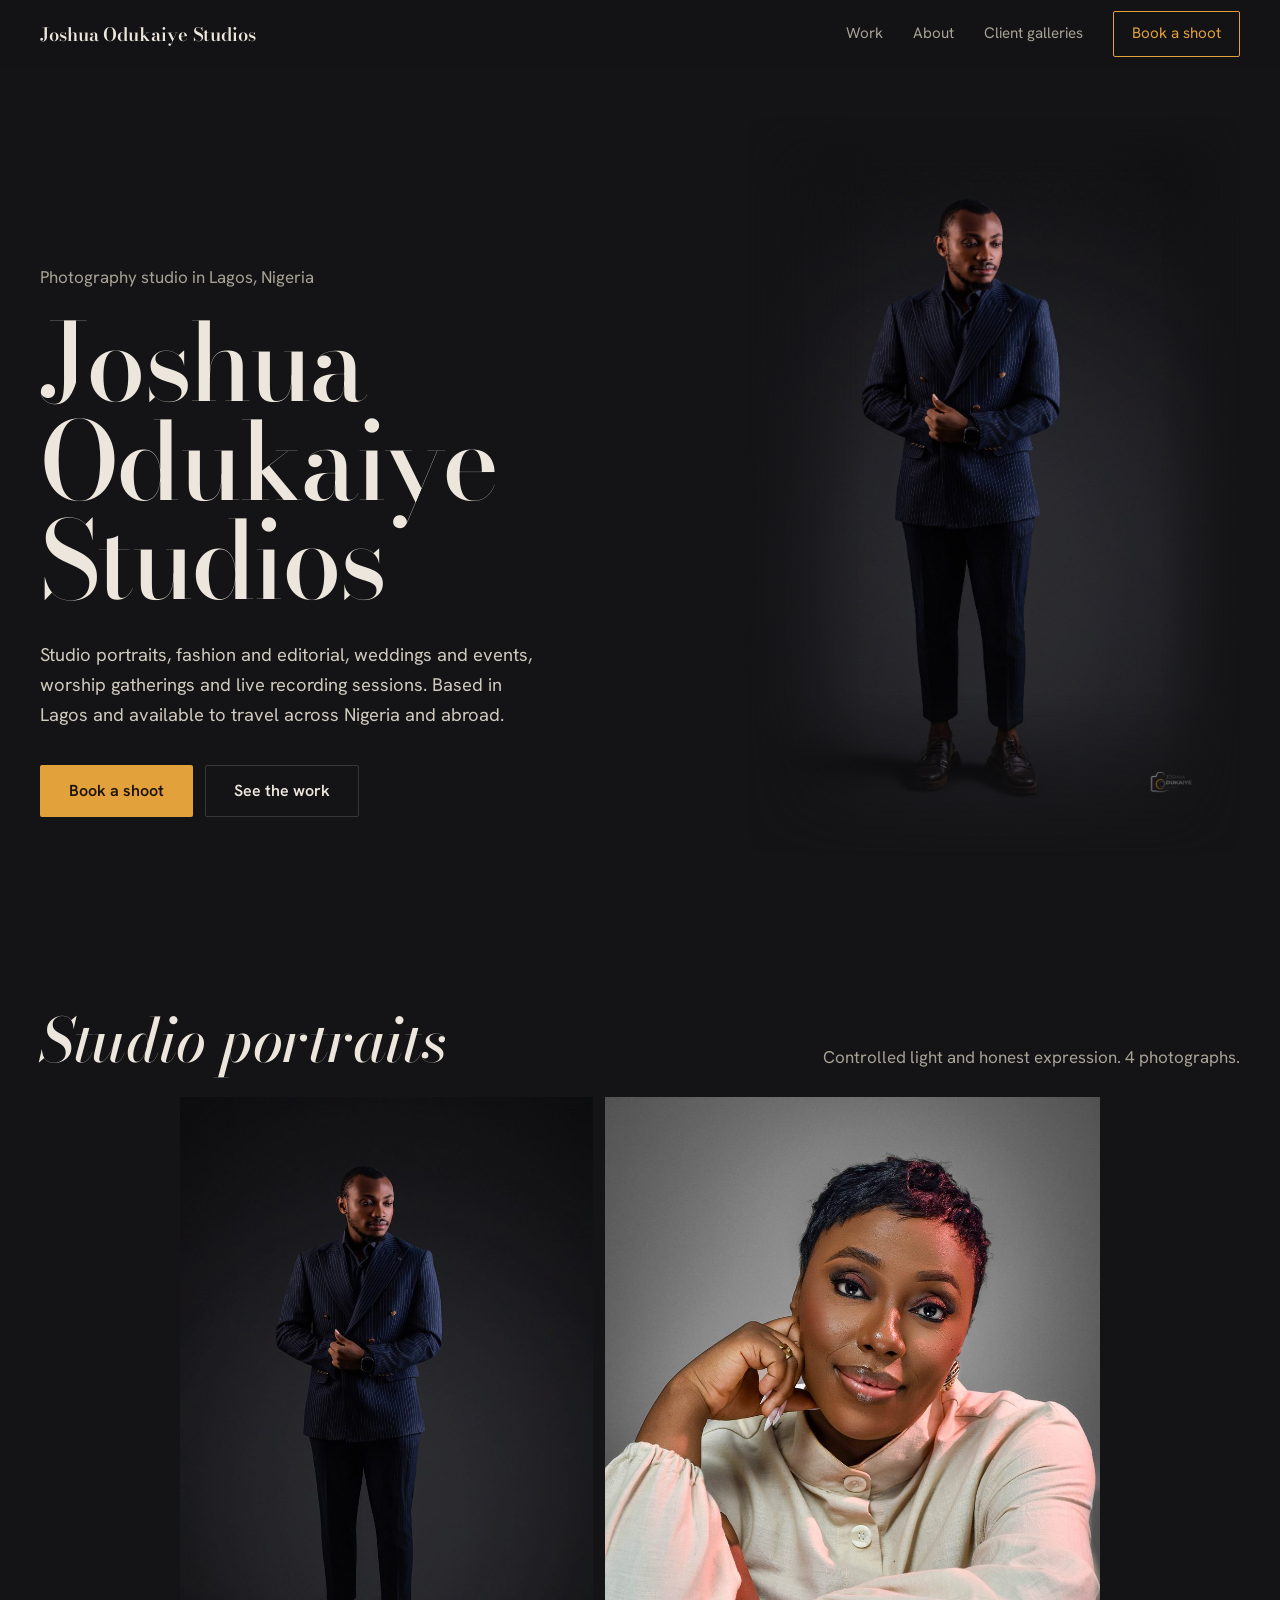
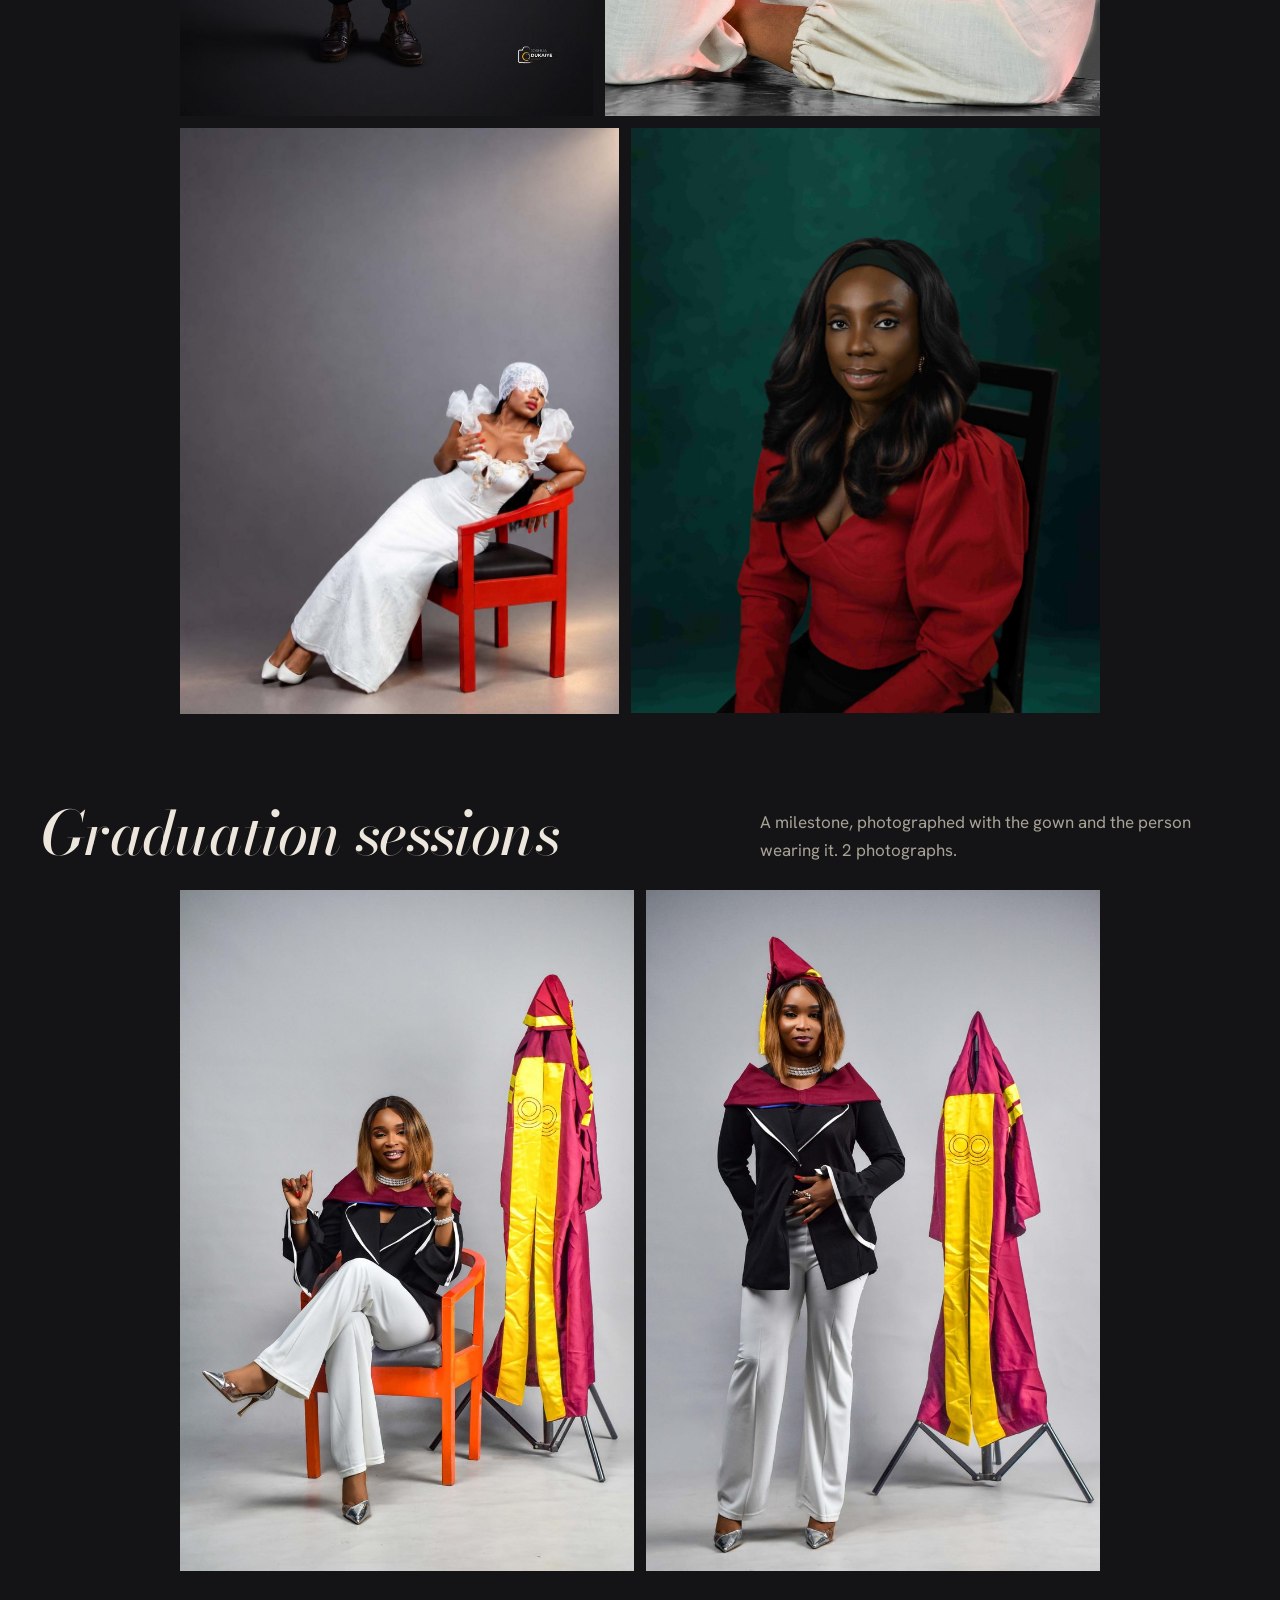
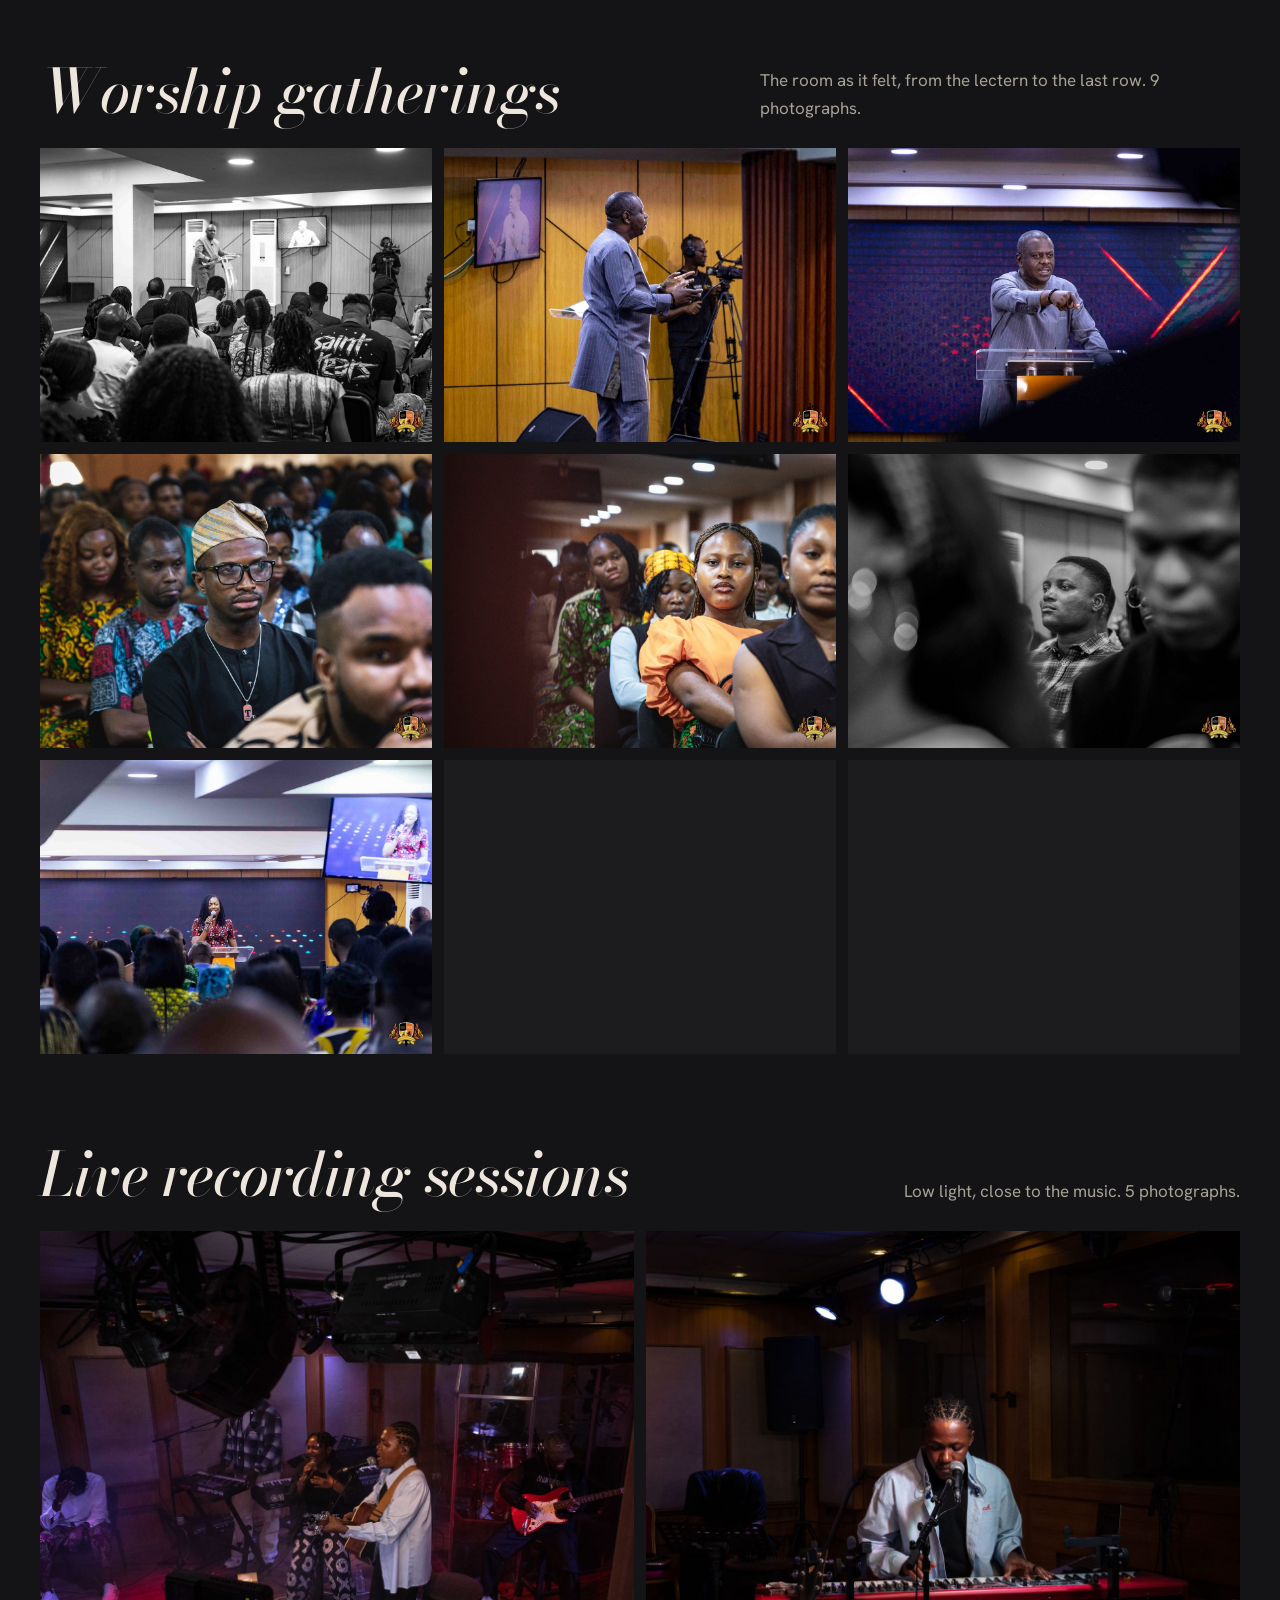
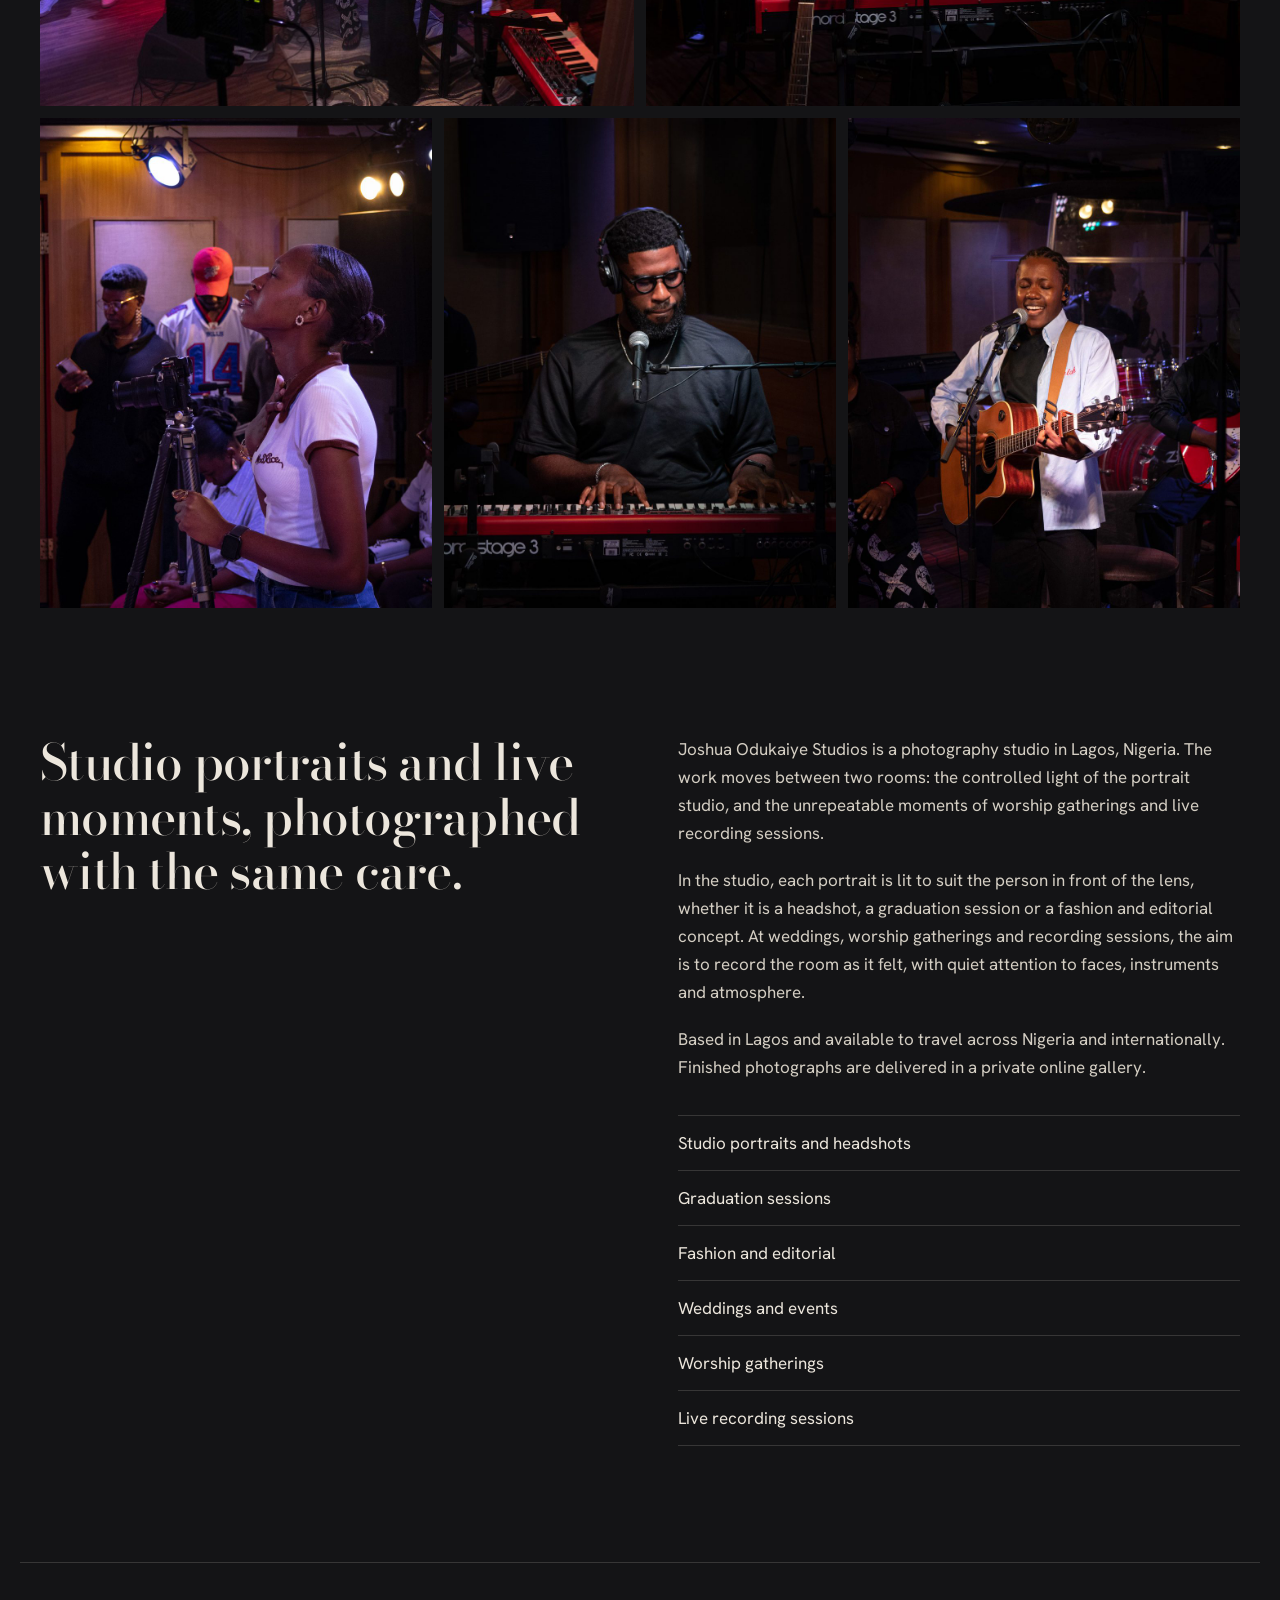
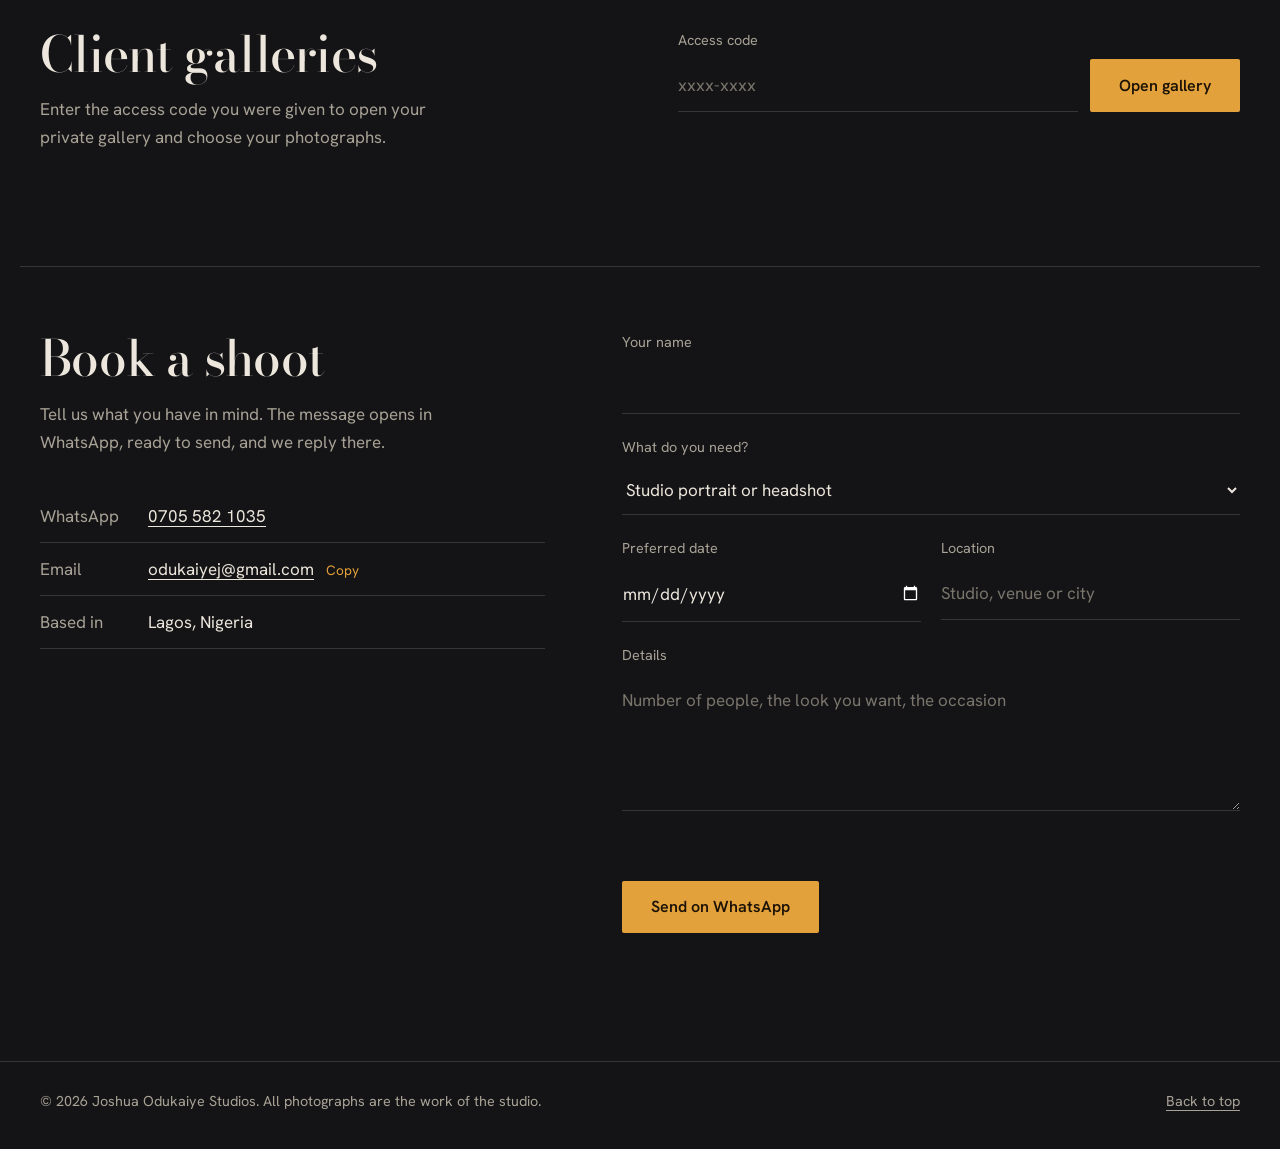
==== index.html @ d373dd37 "Add files via upload" ====
<!doctype html>
<html lang="en">
<head>
  <meta charset="utf-8" />
  <meta name="viewport" content="width=device-width, initial-scale=1" />
  <title>Joshua Odukaiye Studios | Photographer in Lagos, Nigeria</title>
  <meta name="description" content="Joshua Odukaiye Studios is a photography studio in Lagos, Nigeria: studio portraits, fashion and editorial, weddings and events, worship gatherings and live recording sessions. Available across Nigeria and abroad." />
  <meta property="og:title" content="Joshua Odukaiye Studios" />
  <meta property="og:description" content="Studio portraits, fashion and editorial, weddings and events, worship gatherings and live recording sessions in Lagos, Nigeria." />
  <meta property="og:type" content="website" />
  <meta name="theme-color" content="#141416" />
  <link rel="icon" type="image/svg+xml" href="favicon.svg" />
  <link rel="preconnect" href="https://fonts.googleapis.com" />
  <link rel="preconnect" href="https://fonts.gstatic.com" crossorigin />
  <link href="https://fonts.googleapis.com/css2?family=Bodoni+Moda:ital,opsz,wght@0,6..96,400..800;1,6..96,400..800&family=Hanken+Grotesk:wght@400;500;600&display=swap" rel="stylesheet" />
  <link rel="stylesheet" href="style.css" />
</head>
<body>
  <header class="bar" id="bar">
    <div class="wrap bar-in">
      <a class="brand" href="#top" aria-label="Joshua Odukaiye Studios, back to top">
        <img class="brand-logo" id="brandLogo" alt="" hidden />
        <span class="brand-name">Joshua Odukaiye Studios</span>
      </a>
      <button class="menu-btn" id="menuBtn" type="button" aria-expanded="false" aria-controls="nav">Menu</button>
      <nav class="nav" id="nav" aria-label="Main">
        <a href="#portraits">Work</a>
        <a href="#about">About</a>
        <a href="#galleries">Client galleries</a>
        <a class="nav-book" href="#contact">Book a shoot</a>
      </nav>
    </div>
  </header>

  <main id="top">
    <section class="hero">
      <div class="wrap hero-grid">
        <div class="hero-copy">
          <p class="where">Photography studio in Lagos, Nigeria</p>
          <h1 class="wordmark"><span>Joshua</span><span>Odukaiye</span><span>Studios</span></h1>
          <p class="lede">Studio portraits, fashion and editorial, weddings and events, worship gatherings and live recording sessions. Based in Lagos and available to travel across Nigeria and abroad.</p>
          <div class="cta">
            <a class="btn btn-gold" href="#contact">Book a shoot</a>
            <a class="btn btn-quiet" href="#portraits">See the work</a>
          </div>
        </div>
        <figure class="hero-photo">
          <img src="img/portrait-pinstripe-suit.jpg" width="1333" height="2000" alt="Man in a navy pinstripe double-breasted suit against a dark studio backdrop" fetchpriority="high" />
        </figure>
      </div>
    </section>

    <div id="chapters" class="chapters" aria-live="polite">
      <noscript><div class="wrap"><p class="muted">Turn on JavaScript to see the photographs.</p></div></noscript>
    </div>

    <section class="about" id="about" aria-labelledby="about-h">
      <div class="wrap about-grid">
        <h2 id="about-h" class="section-title">Studio portraits and live moments, photographed with the same care.</h2>
        <div class="about-body">
          <p>Joshua Odukaiye Studios is a photography studio in Lagos, Nigeria. The work moves between two rooms: the controlled light of the portrait studio, and the unrepeatable moments of worship gatherings and live recording sessions.</p>
          <p>In the studio, each portrait is lit to suit the person in front of the lens, whether it is a headshot, a graduation session or a fashion and editorial concept. At weddings, worship gatherings and recording sessions, the aim is to record the room as it felt, with quiet attention to faces, instruments and atmosphere.</p>
          <p>Based in Lagos and available to travel across Nigeria and internationally. Finished photographs are delivered in a private online gallery.</p>
          <ul class="services" aria-label="Services">
            <li>Studio portraits and headshots</li>
            <li>Graduation sessions</li>
            <li>Fashion and editorial</li>
            <li>Weddings and events</li>
            <li>Worship gatherings</li>
            <li>Live recording sessions</li>
          </ul>
        </div>
      </div>
    </section>

    <section class="galleries" id="galleries" aria-labelledby="gal-h">
      <div class="wrap gal-grid">
        <div>
          <h2 id="gal-h" class="section-title">Client galleries</h2>
          <p class="muted gal-copy">Enter the access code you were given to open your private gallery and choose your photographs.</p>
        </div>
        <form class="gal-form" id="galForm" autocomplete="off" novalidate>
          <label for="galCode">Access code</label>
          <div class="gal-row">
            <input id="galCode" name="code" type="text" inputmode="text" autocapitalize="none" spellcheck="false" placeholder="xxxx-xxxx" />
            <button class="btn btn-gold" type="submit" id="galBtn">Open gallery</button>
          </div>
          <p class="gal-status" id="galStatus" role="status"></p>
          <a class="gal-open" id="galOpen" href="#" target="_blank" rel="noopener" hidden>Open your gallery</a>
        </form>
      </div>
    </section>

    <section class="contact" id="contact" aria-labelledby="contact-h">
      <div class="wrap contact-grid">
        <div class="contact-intro">
          <h2 id="contact-h" class="section-title">Book a shoot</h2>
          <p class="muted">Tell us what you have in mind. The message opens in WhatsApp, ready to send, and we reply there.</p>
          <dl class="reach">
            <div><dt>WhatsApp</dt><dd><a id="waDirect" href="#" target="_blank" rel="noopener"><span id="phoneText"></span></a></dd></div>
            <div><dt>Email</dt><dd><a id="mailLink" href="#"><span id="mailText"></span></a> <button class="copy" type="button" id="copyMail">Copy</button></dd></div>
            <div id="igRow" hidden><dt>Instagram</dt><dd><a id="igLink" href="#" target="_blank" rel="noopener"></a></dd></div>
            <div><dt>Based in</dt><dd id="cityText"></dd></div>
          </dl>
        </div>

        <form class="book" id="bookForm" novalidate>
          <div class="field">
            <label for="fName">Your name</label>
            <input id="fName" name="name" type="text" autocomplete="name" required />
          </div>
          <div class="field">
            <label for="fType">What do you need?</label>
            <select id="fType" name="type">
              <option>Studio portrait or headshot</option>
              <option>Graduation session</option>
              <option>Fashion or editorial shoot</option>
              <option>Wedding or event coverage</option>
              <option>Worship gathering coverage</option>
              <option>Live recording session</option>
              <option>Something else</option>
            </select>
          </div>
          <div class="field two">
            <div>
              <label for="fDate">Preferred date</label>
              <input id="fDate" name="date" type="date" />
            </div>
            <div>
              <label for="fPlace">Location</label>
              <input id="fPlace" name="place" type="text" placeholder="Studio, venue or city" />
            </div>
          </div>
          <div class="field">
            <label for="fMsg">Details</label>
            <textarea id="fMsg" name="msg" rows="4" placeholder="Number of people, the look you want, the occasion"></textarea>
          </div>
          <p class="form-error" id="formError" role="alert"></p>
          <button class="btn btn-gold" type="submit">Send on WhatsApp</button>
          <a id="waSend" href="#" target="_blank" rel="noopener" hidden>Open WhatsApp</a>
        </form>
      </div>
    </section>
  </main>

  <footer class="foot">
    <div class="wrap foot-in">
      <p>&copy; <span id="year">2026</span> Joshua Odukaiye Studios. All photographs are the work of the studio.</p>
      <p><a href="#top">Back to top</a></p>
    </div>
  </footer>

  <div class="lb" id="lb" role="dialog" aria-modal="true" aria-label="Photograph viewer" hidden>
    <div class="lb-top">
      <p class="lb-count" id="lbCount"></p>
      <button class="lb-btn" type="button" id="lbClose" aria-label="Close viewer">Close</button>
    </div>
    <div class="lb-stage">
      <button class="lb-nav lb-prev" type="button" id="lbPrev" aria-label="Previous photograph">&#8592;</button>
      <img id="lbImg" alt="" />
      <button class="lb-nav lb-next" type="button" id="lbNext" aria-label="Next photograph">&#8594;</button>
    </div>
    <p class="lb-cap" id="lbCap"></p>
  </div>

  <script src="config.js"></script>
  <script src="portfolio.js"></script>
  <script src="galleries.js"></script>
  <script src="lib/gallerycrypto.js"></script>
  <script src="app.js"></script>
</body>
</html>
---- style.css ----
/* Joshua Odukaiye Studios
 *
 * Layout concept: a dark viewing room. The name and one lit portrait open the page, then four chapters of
 * photographs sit in justified rows (each photo keeps its own framing). Hovering a photo dims its
 * neighbours like a stage light moving to the subject.
 *
 * Colours come from the work: the grey of the studio backdrops, the amber of the studio logo.
 * Type: Bodoni Moda for the name and chapter titles, Hanken Grotesk for everything you read.
 */
:root {
  --bg: #141416;
  --bg-raise: #1c1c1f;
  --text: #ece6dc;
  --muted: #a8a296;
  --gold: #e3a13b;
  --gold-ink: #1c1306;
  --line: rgba(236, 230, 220, 0.16);
  --display: "Bodoni Moda", "Bodoni 72", Didot, "Times New Roman", serif;
  --body: "Hanken Grotesk", "Segoe UI", system-ui, -apple-system, sans-serif;
  --gap: 12px;
  --max: 1240px;
}
:root:root { color-scheme: dark; }

* { box-sizing: border-box; }
html { background: var(--bg); scroll-behavior: smooth; scroll-padding-top: 76px; }
body {
  margin: 0;
  background: var(--bg);
  color: var(--text);
  font: 400 1.0625rem/1.65 var(--body);
  -webkit-font-smoothing: antialiased;
  text-rendering: optimizeLegibility;
}
body::before { /* paints the band behind a phone's status bar */
  content: ""; position: fixed; inset: 0 0 auto; height: env(safe-area-inset-top, 0px);
  background: var(--bg); z-index: 40;
}
img { display: block; max-width: 100%; }
a { color: inherit; text-underline-offset: 4px; }
[hidden] { display: none !important; }
:focus-visible { outline: 2px solid var(--gold); outline-offset: 3px; }
.muted { color: var(--muted); }

.wrap {
  width: 100%; max-width: var(--max); margin-inline: auto;
  padding-left: max(20px, env(safe-area-inset-left, 0px));
  padding-right: max(20px, env(safe-area-inset-right, 0px));
}

/* ---------- header ---------- */
.bar {
  position: sticky; top: env(safe-area-inset-top, 0px); z-index: 30;
  background: rgba(20, 20, 22, 0.84);
  -webkit-backdrop-filter: blur(12px); backdrop-filter: blur(12px);
  border-bottom: 1px solid transparent;
  transition: border-color .3s ease;
}
.bar.is-stuck { border-bottom-color: var(--line); }
.bar-in { display: flex; align-items: center; justify-content: space-between; gap: 20px; min-height: 68px; }
.brand { display: flex; align-items: center; gap: 12px; text-decoration: none; min-width: 0; }
.brand-logo { height: 34px; width: auto; }
.brand-name { font: 600 1.15rem/1 var(--display); letter-spacing: -0.005em; white-space: nowrap; }
.nav { display: flex; align-items: center; gap: 30px; font-size: .95rem; }
.nav a { text-decoration: none; color: var(--muted); transition: color .2s ease; }
.nav a:hover { color: var(--text); }
.nav a.nav-book { color: var(--gold); border: 1px solid var(--gold); padding: 9px 18px; border-radius: 2px; }
.nav a.nav-book:hover { background: var(--gold); color: var(--gold-ink); }
.menu-btn { display: none; font: inherit; color: var(--text); background: none; border: 1px solid var(--line); padding: 8px 14px; border-radius: 2px; cursor: pointer; }

/* ---------- buttons ---------- */
.btn {
  display: inline-flex; align-items: center; justify-content: center;
  font: 600 1rem/1 var(--body); text-decoration: none; cursor: pointer;
  padding: 17px 28px; border-radius: 2px; border: 1px solid transparent;
  transition: background-color .2s ease, color .2s ease, border-color .2s ease;
}
.btn-gold { background: var(--gold); color: var(--gold-ink); }
.btn-gold:hover { background: #efb257; }
.btn-quiet { color: var(--text); border-color: var(--line); }
.btn-quiet:hover { border-color: var(--text); }

/* ---------- hero ---------- */
.hero { padding-block: clamp(20px, 4vw, 48px) clamp(40px, 6vw, 80px); overflow: hidden; }
.hero-grid { display: grid; grid-template-columns: minmax(0, 1.12fr) minmax(0, 0.88fr); gap: clamp(20px, 4vw, 56px); align-items: end; }
.hero-copy { padding-bottom: clamp(8px, 3vw, 40px); }
.where { margin: 0 0 22px; color: var(--muted); }
.wordmark {
  margin: 0; font: 500 clamp(3.2rem, 8.4vw, 8rem)/0.92 var(--display);
  letter-spacing: -0.025em; font-optical-sizing: auto;
}
.wordmark span { display: block; }
.lede { max-width: 31rem; margin: 30px 0 34px; font-size: 1.15rem; color: #cfc9be; }
.cta { display: flex; flex-wrap: wrap; gap: 12px; }

.hero-photo { margin: 0; justify-self: end; width: min(100%, calc(clamp(520px, 82vh, 800px) * 2 / 3)); aspect-ratio: 2 / 3; position: relative; }
.hero-photo img {
  width: 100%; height: 100%; object-fit: cover;
  -webkit-mask-image: linear-gradient(to right, transparent 0, #000 24%, #000 84%, transparent 100%), linear-gradient(to bottom, transparent 0, #000 9%, #000 78%, transparent 100%);
  -webkit-mask-composite: source-in;
  mask-image: linear-gradient(to right, transparent 0, #000 24%, #000 84%, transparent 100%), linear-gradient(to bottom, transparent 0, #000 9%, #000 78%, transparent 100%);
  mask-composite: intersect;
  animation: lightup 2.4s cubic-bezier(.2, .6, .2, 1) both;
}
@keyframes lightup { from { filter: brightness(.16); } to { filter: brightness(1); } }

/* ---------- chapters ---------- */
.chapter { padding-block: clamp(44px, 6vw, 88px) 0; }
.chapter-head { display: flex; flex-wrap: wrap; align-items: flex-end; justify-content: space-between; gap: 12px 40px; margin-bottom: 26px; }
.chapter-title { margin: 0; font: italic 500 clamp(2rem, 4.8vw, 3.8rem)/1.02 var(--display); letter-spacing: -0.015em; text-wrap: balance; }
.chapter-note { margin: 0; max-width: 30rem; color: var(--muted); }
.rows { display: block; }
.row { display: flex; gap: var(--gap); margin-bottom: var(--gap); }
.row.is-narrow { max-width: 920px; margin-inline: auto; }
.shot { flex: var(--ar) 1 0; min-width: 0; margin: 0; transition: filter .45s ease; }
.shot-btn { display: block; width: 100%; padding: 0; border: 0; background: var(--bg-raise); cursor: zoom-in; line-height: 0; }
.shot-btn img { width: 100%; height: auto; }
@media (hover: hover) {
  .rows:hover .shot { filter: brightness(.46) saturate(.7); }
  .rows:hover .shot:hover, .rows:hover .shot:focus-within { filter: none; }
}

/* ---------- shared section bits ---------- */
.about, .galleries, .contact { padding-block: clamp(64px, 9vw, 128px) 0; }
.section-title { margin: 0; font: 500 clamp(1.8rem, 3.9vw, 3.1rem)/1.1 var(--display); letter-spacing: -0.015em; text-wrap: balance; }

.about-grid { display: grid; grid-template-columns: minmax(0, 1fr) minmax(0, 1fr); gap: clamp(28px, 6vw, 96px); }
.about-body { max-width: 36rem; }
.about-body p { margin: 0 0 1.1em; color: #d4cec3; }
.services { list-style: none; margin: 34px 0 0; padding: 0; border-top: 1px solid var(--line); }
.services li { padding: 13px 0; border-bottom: 1px solid var(--line); }

.gal-grid { display: grid; grid-template-columns: minmax(0, 1fr) minmax(0, 1fr); gap: clamp(28px, 6vw, 96px); align-items: end; border-top: 1px solid var(--line); padding-top: clamp(40px, 5vw, 64px); }
.gal-copy { max-width: 26rem; margin: 14px 0 0; }
.gal-form label, .book label { display: block; margin-bottom: 6px; font-size: .9rem; color: var(--muted); }
.gal-row { display: flex; gap: 12px; flex-wrap: wrap; }
.gal-row input { flex: 1 1 200px; }
.gal-status { min-height: 1.6em; margin: 12px 0 0; color: var(--muted); }
.gal-status.is-bad { color: #ff9b7a; }
.gal-open { display: inline-block; margin-top: 4px; color: var(--gold); font-weight: 600; }

input, select, textarea {
  width: 100%; font: inherit; color: var(--text); background: transparent;
  border: 0; border-bottom: 1px solid var(--line); border-radius: 0; padding: 12px 0;
}
textarea { resize: vertical; min-height: 110px; }
select option { background: var(--bg-raise); color: var(--text); }
input::placeholder, textarea::placeholder { color: #7a756c; }
input:focus-visible, select:focus-visible, textarea:focus-visible { outline: none; border-bottom-color: var(--gold); box-shadow: 0 1px 0 var(--gold); }

.contact-grid { display: grid; grid-template-columns: minmax(0, 0.9fr) minmax(0, 1.1fr); gap: clamp(28px, 6vw, 96px); border-top: 1px solid var(--line); padding-top: clamp(40px, 5vw, 64px); }
.contact-intro p { max-width: 26rem; margin: 14px 0 0; }
.reach { margin: 34px 0 0; }
.reach > div { display: flex; gap: 18px; padding: 12px 0; border-bottom: 1px solid var(--line); }
.reach dt { flex: 0 0 90px; color: var(--muted); }
.reach dd { margin: 0; min-width: 0; overflow-wrap: anywhere; }
.copy { font: inherit; font-size: .85rem; color: var(--gold); background: none; border: 0; padding: 0 0 0 8px; cursor: pointer; }
.book { display: grid; gap: 22px; align-content: start; }
.field.two { display: grid; grid-template-columns: 1fr 1fr; gap: 20px; }
.form-error { min-height: 1.4em; margin: -6px 0 0; color: #ff9b7a; }
.book .btn { justify-self: start; }

.foot { margin-top: clamp(72px, 10vw, 140px); border-top: 1px solid var(--line); padding-block: 28px max(36px, env(safe-area-inset-bottom, 0px)); color: var(--muted); font-size: .9rem; }
.foot-in { display: flex; flex-wrap: wrap; justify-content: space-between; gap: 8px 24px; }
.foot p { margin: 0; }

/* ---------- viewer ---------- */
.lb { position: fixed; inset: 0; z-index: 100; display: grid; grid-template-rows: auto minmax(0, 1fr) auto; background: #09090a; padding: env(safe-area-inset-top, 0px) env(safe-area-inset-right, 0px) env(safe-area-inset-bottom, 0px) env(safe-area-inset-left, 0px); }
.lb-top { display: flex; justify-content: space-between; align-items: center; padding: 14px 20px; }
.lb-count { margin: 0; color: var(--muted); font-size: .95rem; }
.lb-btn, .lb-nav { font: inherit; color: var(--text); background: none; border: 1px solid var(--line); padding: 9px 16px; border-radius: 2px; cursor: pointer; }
.lb-btn:hover, .lb-nav:hover { border-color: var(--text); }
.lb-stage { --pad: 64px; position: relative; min-height: 0; }
.lb-stage img { position: absolute; top: 0; bottom: 0; left: var(--pad); width: calc(100% - var(--pad) * 2); height: 100%; max-width: none; object-fit: contain; }
.lb-nav { position: absolute; top: 50%; transform: translateY(-50%); width: 44px; height: 44px; padding: 0; font-size: 1.2rem; }
.lb-prev { left: 12px; }
.lb-next { right: 12px; }
.lb-cap { margin: 0; padding: 14px 20px 20px; text-align: center; color: var(--muted); font-size: .95rem; max-width: 60rem; margin-inline: auto; }

/* ---------- tablet and phone ---------- */
@media (max-width: 960px) {
  .hero-grid { grid-template-columns: 1fr; }
  .hero-photo { justify-self: center; width: min(78%, 420px); }
  .about-grid, .gal-grid, .contact-grid { grid-template-columns: 1fr; }
  .row { flex-wrap: wrap; }
  .shot { flex: var(--ar) 1 calc(var(--ar) * 230px); }
  .row::after { content: ""; flex: 999 1 0; }
  .row.is-narrow { max-width: none; }
}
@media (max-width: 720px) {
  .menu-btn { display: inline-block; }
  .nav {
    position: absolute; left: 0; right: 0; top: 100%; flex-direction: column; align-items: stretch; gap: 0;
    background: var(--bg); border-bottom: 1px solid var(--line); padding: 8px max(20px, env(safe-area-inset-left, 0px)) 16px;
    display: none;
  }
  .nav.is-open { display: flex; }
  .nav a { padding: 14px 0; border-bottom: 1px solid var(--line); }
  .nav a.nav-book { margin-top: 14px; text-align: center; border-bottom: 1px solid var(--gold); }
  .brand-name { font-size: 1.02rem; }
  .shot { flex: 1 1 100%; }
  .row::after { display: none; }
  .field.two { grid-template-columns: 1fr; }
  .btn { width: 100%; }
  .book .btn { justify-self: stretch; }
  .lb-stage { --pad: 8px; }
  .lb-nav { top: auto; bottom: 8px; transform: none; background: rgba(9, 9, 10, 0.8); }
}
@media (prefers-reduced-motion: reduce) {
  html { scroll-behavior: auto; }
  .hero-photo img { animation: none; }
  .shot, .bar, .btn { transition: none; }
}
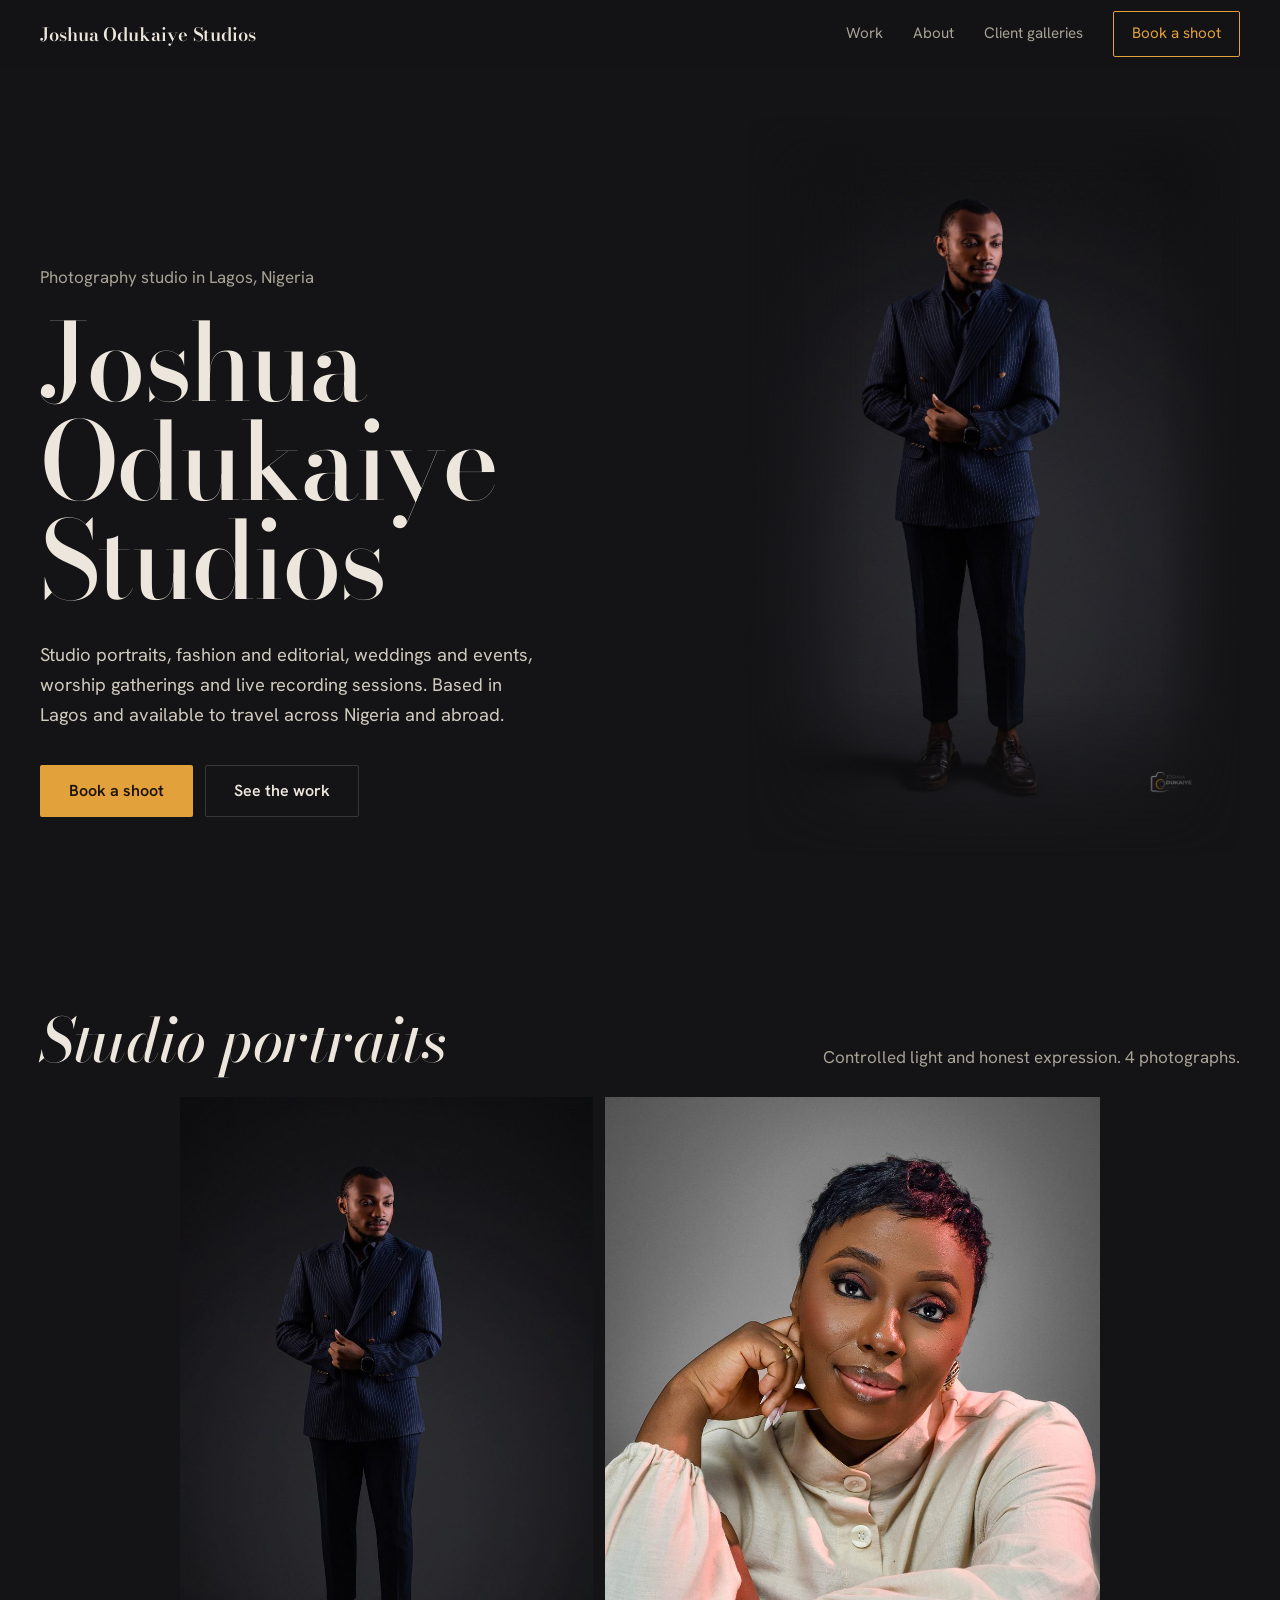
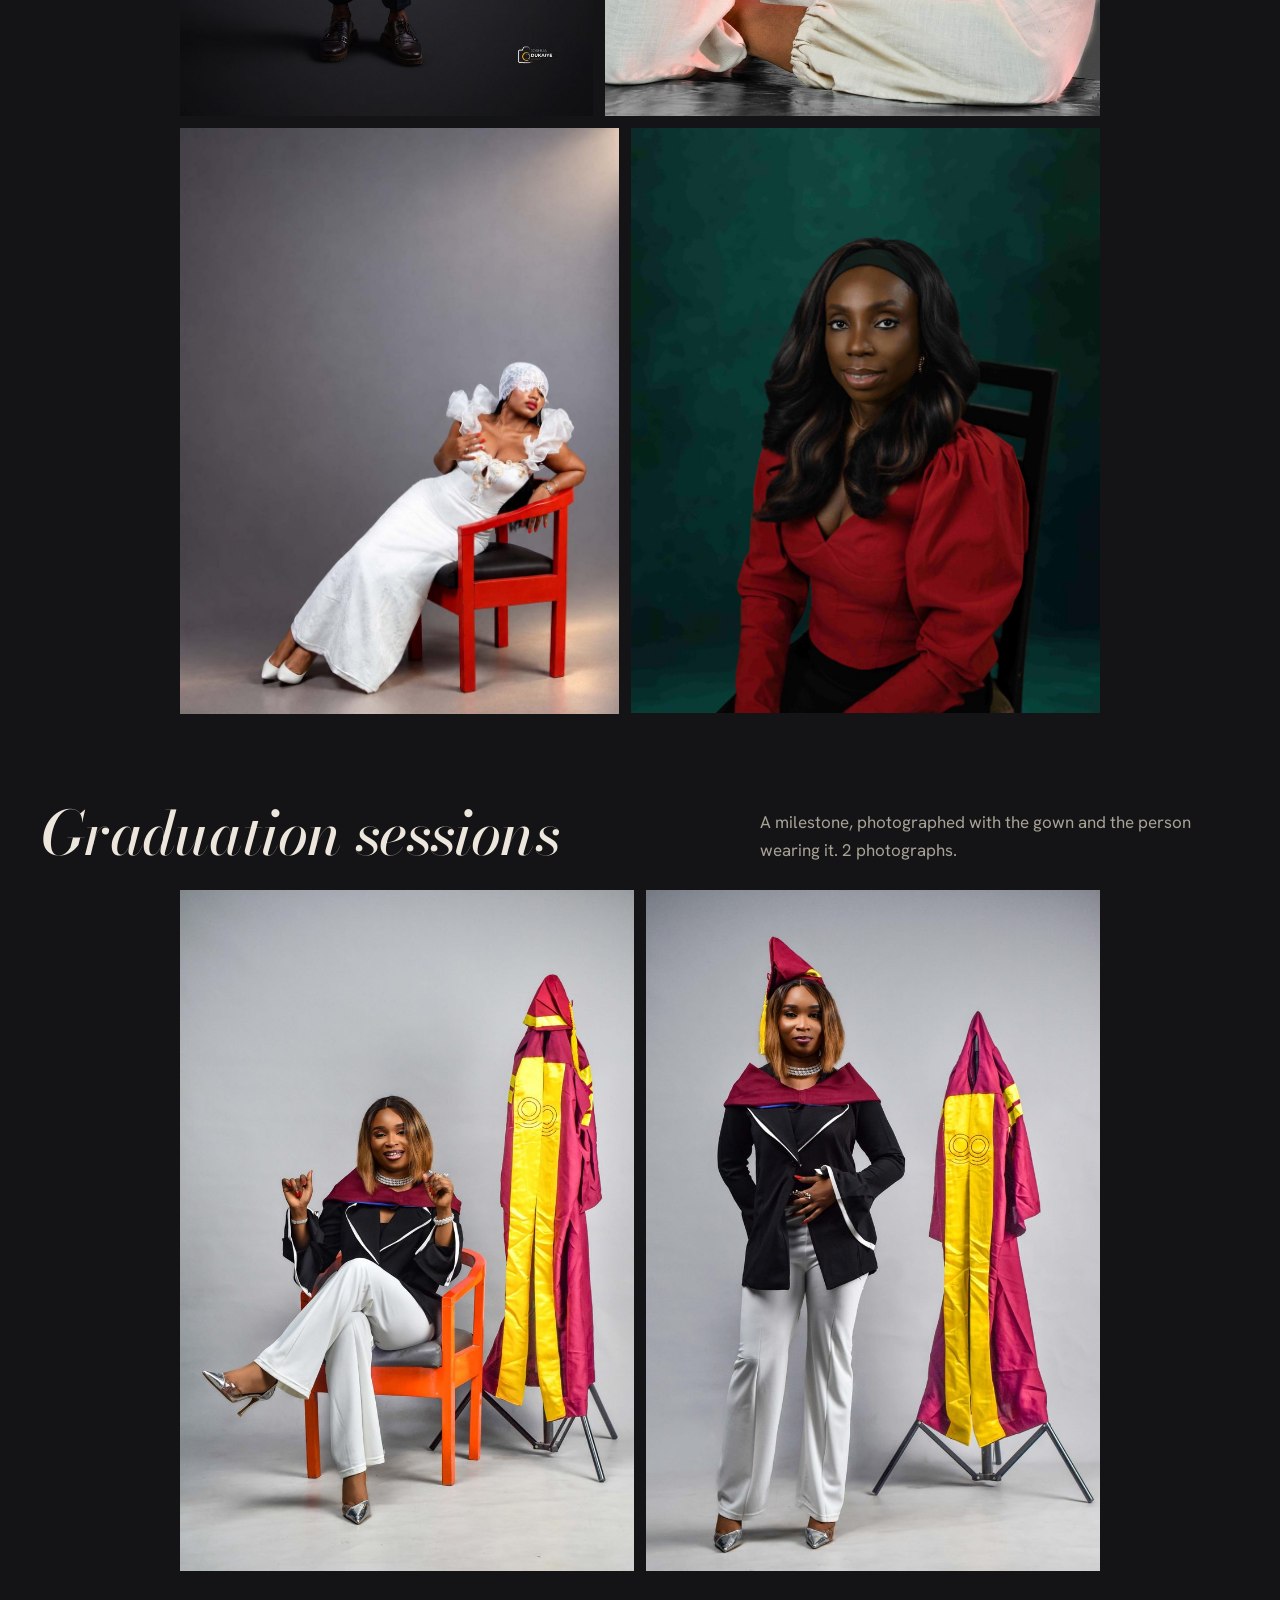
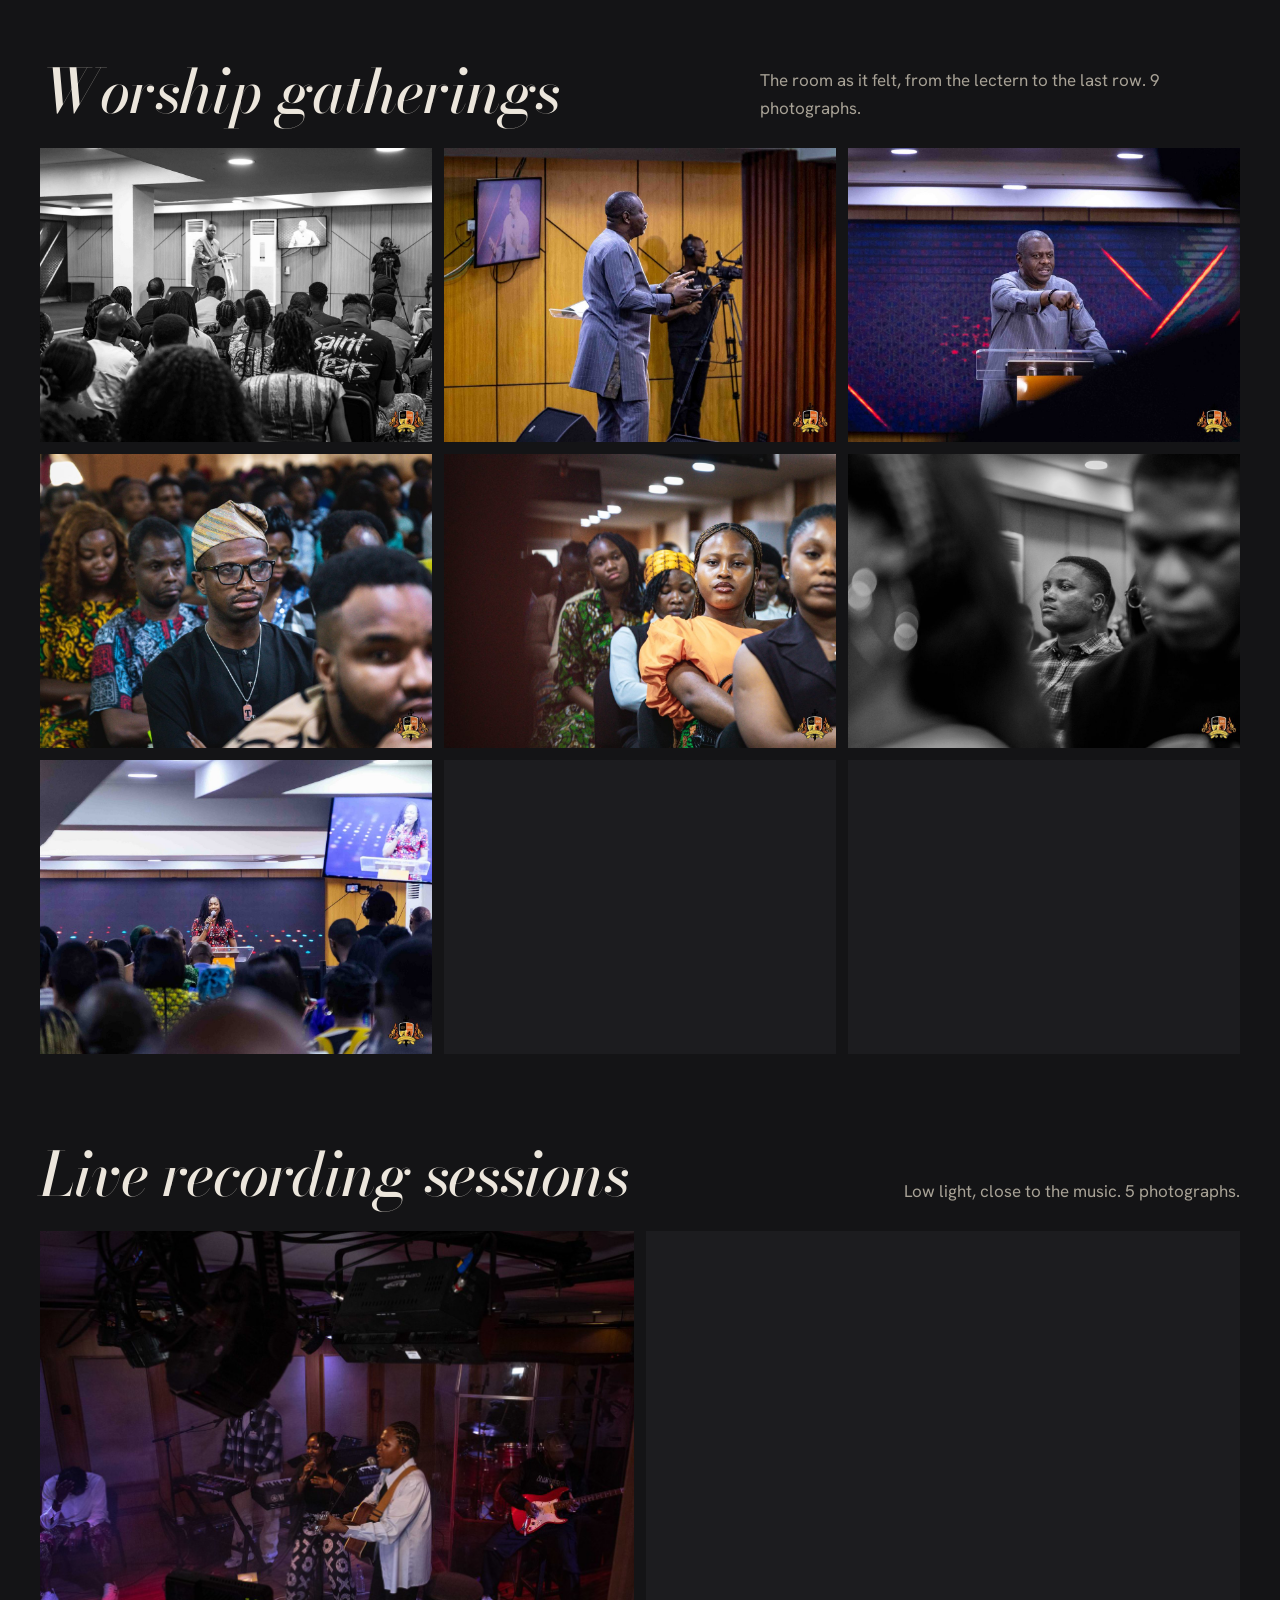
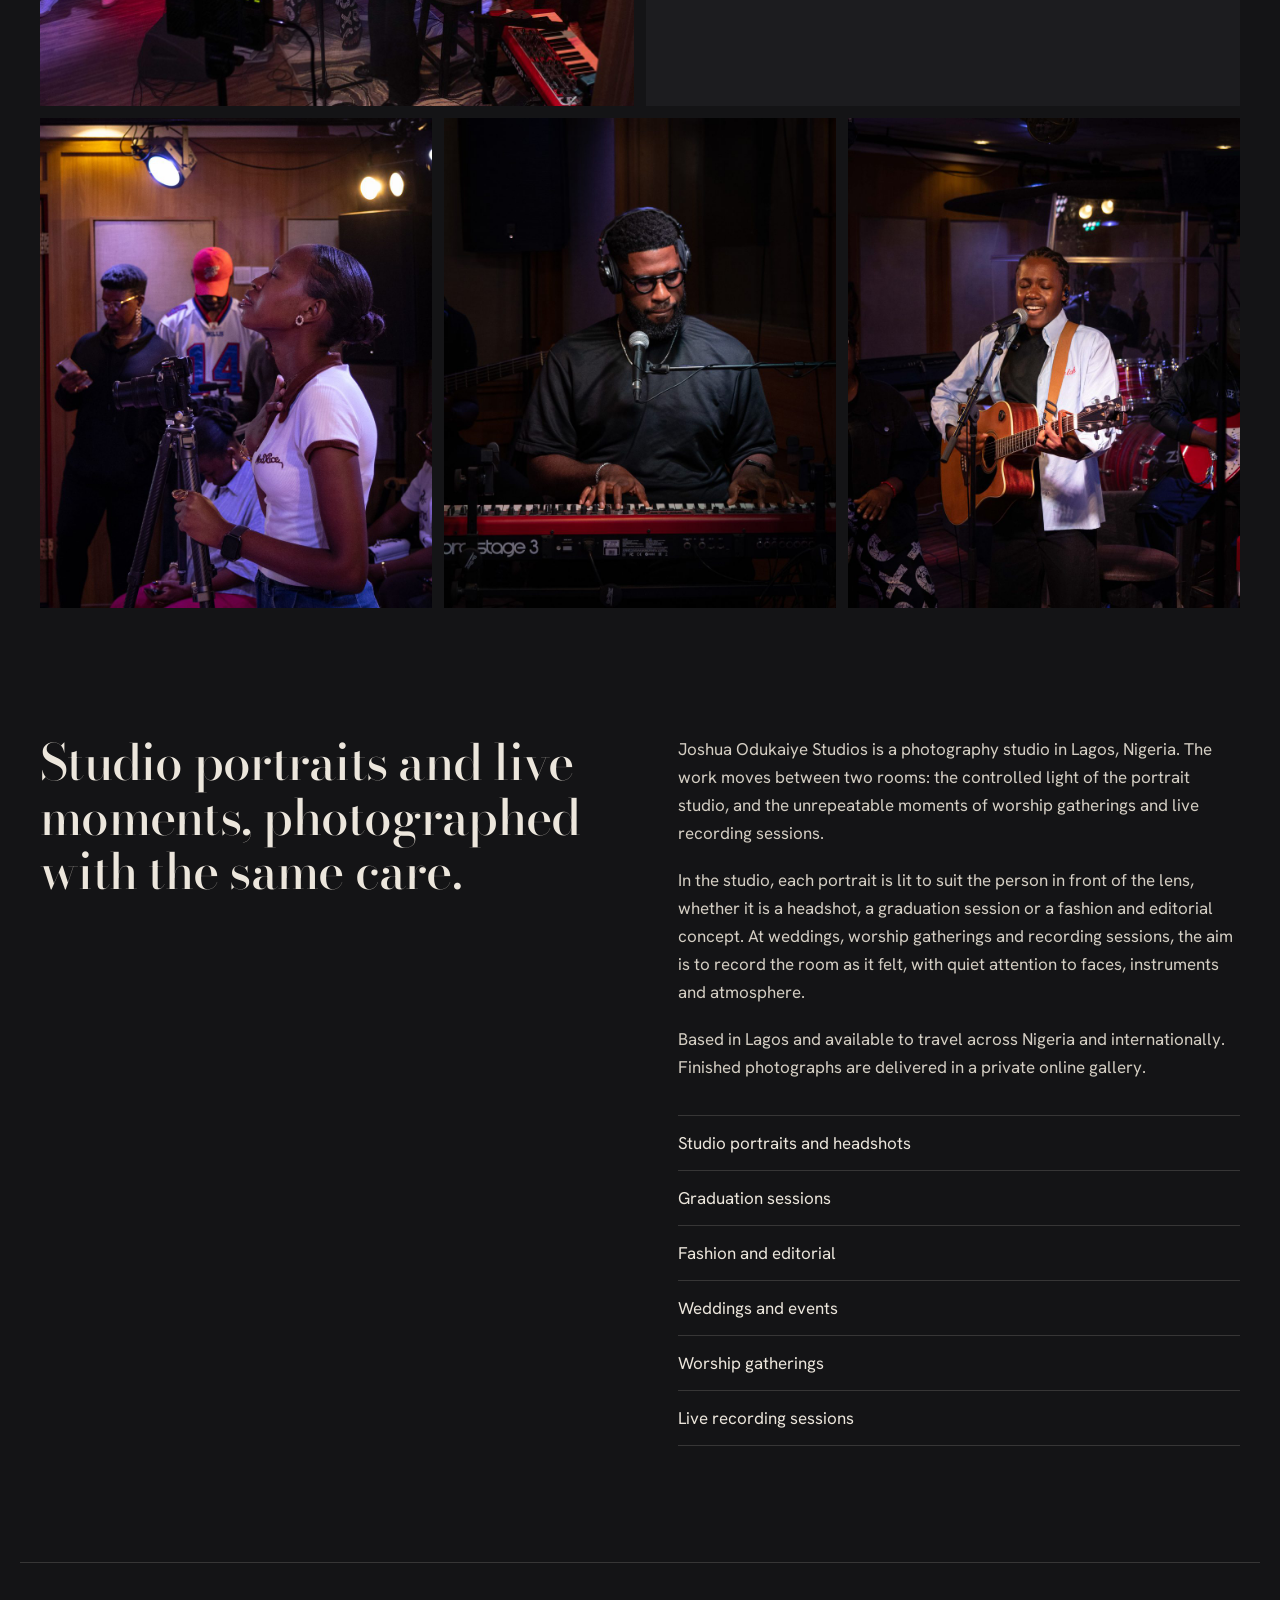
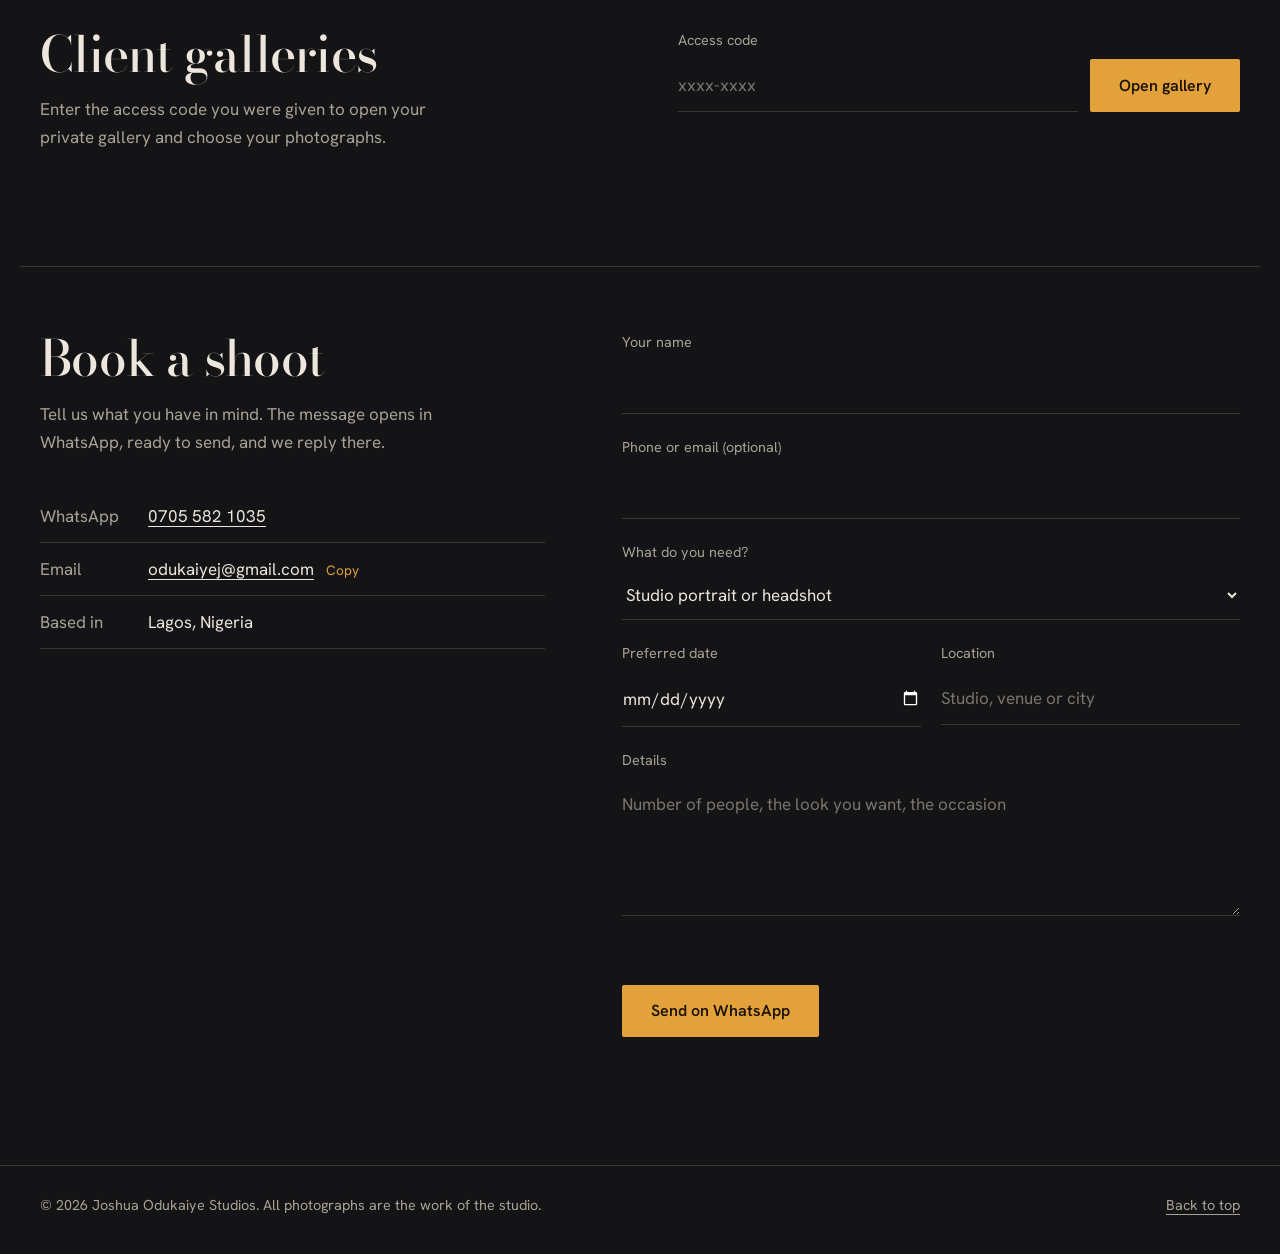
==== commit 3c234ce1: "Add files via upload" ====
--- a/index.html
+++ b/index.html
@@ -20,7 +20,7 @@
     <div class="wrap bar-in">
       <a class="brand" href="#top" aria-label="Joshua Odukaiye Studios, back to top">
         <img class="brand-logo" id="brandLogo" alt="" hidden />
-        <span class="brand-name">Joshua Odukaiye Studios</span>
+        <span class="brand-name" id="brandName">Joshua Odukaiye Studios</span>
       </a>
       <button class="menu-btn" id="menuBtn" type="button" aria-expanded="false" aria-controls="nav">Menu</button>
       <nav class="nav" id="nav" aria-label="Main">
@@ -36,32 +36,34 @@
     <section class="hero">
       <div class="wrap hero-grid">
         <div class="hero-copy">
-          <p class="where">Photography studio in Lagos, Nigeria</p>
-          <h1 class="wordmark"><span>Joshua</span><span>Odukaiye</span><span>Studios</span></h1>
-          <p class="lede">Studio portraits, fashion and editorial, weddings and events, worship gatherings and live recording sessions. Based in Lagos and available to travel across Nigeria and abroad.</p>
+          <p class="where" id="heroWhere">Photography studio in Lagos, Nigeria</p>
+          <h1 class="wordmark" id="heroName"><span>Joshua</span><span>Odukaiye</span><span>Studios</span></h1>
+          <p class="lede" id="heroLede">Studio portraits, fashion and editorial, weddings and events, worship gatherings and live recording sessions. Based in Lagos and available to travel across Nigeria and abroad.</p>
           <div class="cta">
             <a class="btn btn-gold" href="#contact">Book a shoot</a>
             <a class="btn btn-quiet" href="#portraits">See the work</a>
           </div>
         </div>
         <figure class="hero-photo">
-          <img src="img/portrait-pinstripe-suit.jpg" width="1333" height="2000" alt="Man in a navy pinstripe double-breasted suit against a dark studio backdrop" fetchpriority="high" />
+          <img id="heroImg" src="img/portrait-pinstripe-suit.jpg" width="1333" height="2000" alt="Man in a navy pinstripe double-breasted suit against a dark studio backdrop" fetchpriority="high" />
         </figure>
       </div>
     </section>
 
     <div id="chapters" class="chapters" aria-live="polite">
+      <p class="wrap muted chapters-wait" id="chaptersWait" hidden>Loading photographs…</p>
       <noscript><div class="wrap"><p class="muted">Turn on JavaScript to see the photographs.</p></div></noscript>
     </div>
 
     <section class="about" id="about" aria-labelledby="about-h">
       <div class="wrap about-grid">
         <h2 id="about-h" class="section-title">Studio portraits and live moments, photographed with the same care.</h2>
-        <div class="about-body">
+        <div class="about-body" id="aboutBody"><div id="bioText">
           <p>Joshua Odukaiye Studios is a photography studio in Lagos, Nigeria. The work moves between two rooms: the controlled light of the portrait studio, and the unrepeatable moments of worship gatherings and live recording sessions.</p>
           <p>In the studio, each portrait is lit to suit the person in front of the lens, whether it is a headshot, a graduation session or a fashion and editorial concept. At weddings, worship gatherings and recording sessions, the aim is to record the room as it felt, with quiet attention to faces, instruments and atmosphere.</p>
           <p>Based in Lagos and available to travel across Nigeria and internationally. Finished photographs are delivered in a private online gallery.</p>
-          <ul class="services" aria-label="Services">
+          </div>
+          <ul class="services" id="servicesList" aria-label="Services">
             <li>Studio portraits and headshots</li>
             <li>Graduation sessions</li>
             <li>Fashion and editorial</li>
@@ -110,6 +112,10 @@
             <input id="fName" name="name" type="text" autocomplete="name" required />
           </div>
           <div class="field">
+            <label for="fContact">Phone or email <span class="opt">(optional)</span></label>
+            <input id="fContact" name="contact" type="text" autocomplete="off" />
+          </div>
+          <div class="field">
             <label for="fType">What do you need?</label>
             <select id="fType" name="type">
               <option>Studio portrait or headshot</option>
@@ -135,6 +141,7 @@
             <label for="fMsg">Details</label>
             <textarea id="fMsg" name="msg" rows="4" placeholder="Number of people, the look you want, the occasion"></textarea>
           </div>
+          <div class="hp" aria-hidden="true"><label for="fWebsite">Leave this empty</label><input id="fWebsite" name="website" type="text" tabindex="-1" autocomplete="off" /></div>
           <p class="form-error" id="formError" role="alert"></p>
           <button class="btn btn-gold" type="submit">Send on WhatsApp</button>
           <a id="waSend" href="#" target="_blank" rel="noopener" hidden>Open WhatsApp</a>
@@ -145,7 +152,7 @@
 
   <footer class="foot">
     <div class="wrap foot-in">
-      <p>&copy; <span id="year">2026</span> Joshua Odukaiye Studios. All photographs are the work of the studio.</p>
+      <p>&copy; <span id="year">2026</span> <span id="footName">Joshua Odukaiye Studios</span>. All photographs are the work of the studio.</p>
       <p><a href="#top">Back to top</a></p>
     </div>
   </footer>
@@ -167,6 +174,8 @@
   <script src="portfolio.js"></script>
   <script src="galleries.js"></script>
   <script src="lib/gallerycrypto.js"></script>
+  <script src="lib/layout.js"></script>
+  <script src="lib/supa.js"></script>
   <script src="app.js"></script>
 </body>
 </html>
--- a/style.css
+++ b/style.css
@@ -211,3 +211,10 @@
   .hero-photo img { animation: none; }
   .shot, .bar, .btn { transition: none; }
 }
+
+/* ---------- added with the dashboard ---------- */
+.hp { position: absolute; left: -9999px; width: 1px; height: 1px; overflow: hidden; }
+.opt { color: var(--muted); font-weight: 400; }
+.chapters-wait { padding-block: 60px; }
+.row.is-part { margin-right: auto; }
+@media (max-width: 720px) { .row.is-part { width: auto !important; } }
